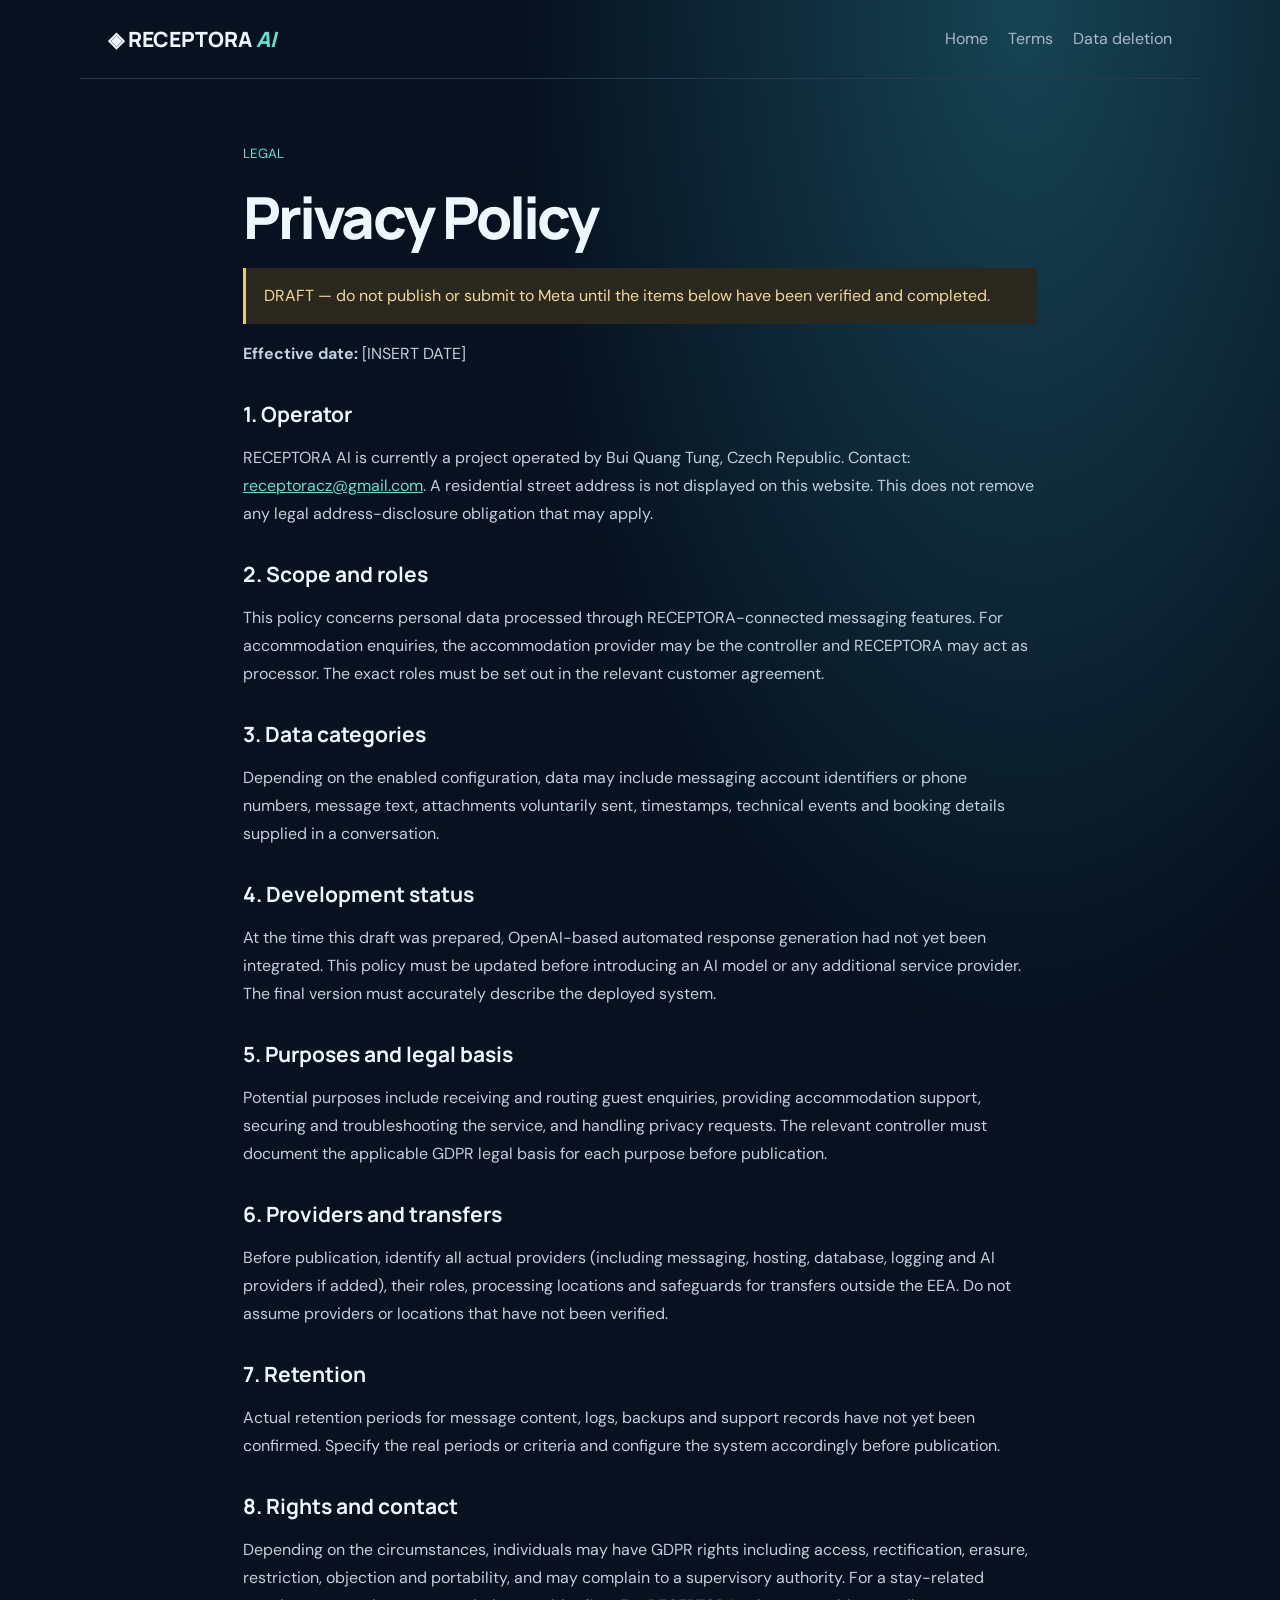
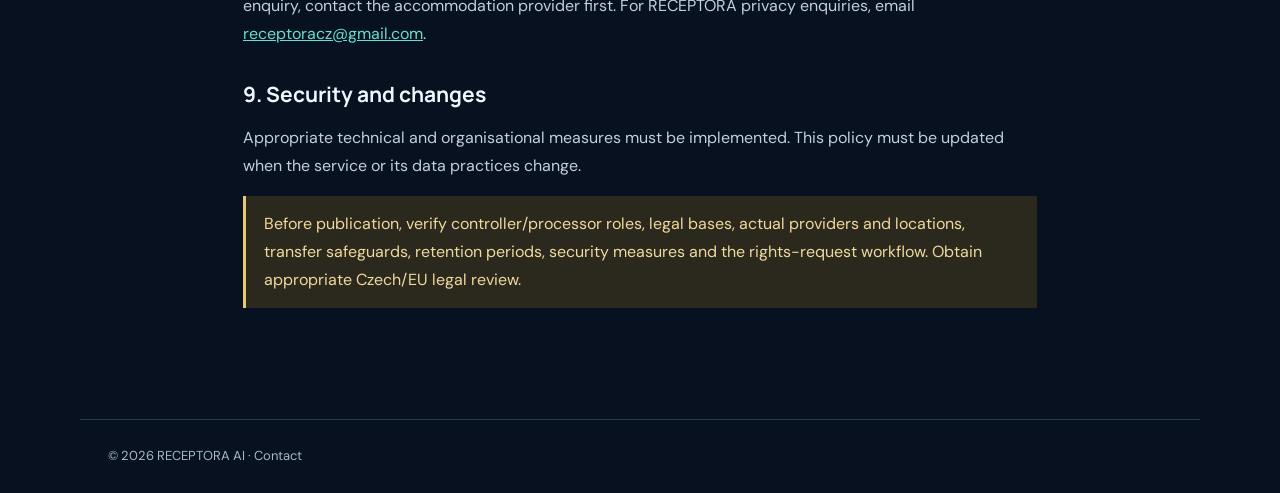
==== privacy.html @ 26a06aff "Add files via upload" ====
<!doctype html><html lang="en"><head><meta charset="utf-8"><meta name="viewport" content="width=device-width,initial-scale=1"><title>Privacy Policy — RECEPTORA AI</title><link rel="stylesheet" href="style.css"></head><body><header><a class="brand" href="index.html">◈ RECEPTORA <em>AI</em></a><nav><a href="index.html">Home</a><a href="terms.html">Terms</a><a href="data-deletion.html">Data deletion</a></nav></header><main class="content"><small>LEGAL</small><h1>Privacy Policy</h1><p class="warning">DRAFT — do not publish or submit to Meta until the items below have been verified and completed.</p><p><b>Effective date:</b> [INSERT DATE]</p><h2>1. Operator</h2><p>RECEPTORA AI is currently a project operated by Bui Quang Tung, Czech Republic. Contact: <a href="mailto:receptoracz@gmail.com">receptoracz@gmail.com</a>. A residential street address is not displayed on this website. This does not remove any legal address-disclosure obligation that may apply.</p><h2>2. Scope and roles</h2><p>This policy concerns personal data processed through RECEPTORA-connected messaging features. For accommodation enquiries, the accommodation provider may be the controller and RECEPTORA may act as processor. The exact roles must be set out in the relevant customer agreement.</p><h2>3. Data categories</h2><p>Depending on the enabled configuration, data may include messaging account identifiers or phone numbers, message text, attachments voluntarily sent, timestamps, technical events and booking details supplied in a conversation.</p><h2>4. Development status</h2><p>At the time this draft was prepared, OpenAI-based automated response generation had not yet been integrated. This policy must be updated before introducing an AI model or any additional service provider. The final version must accurately describe the deployed system.</p><h2>5. Purposes and legal basis</h2><p>Potential purposes include receiving and routing guest enquiries, providing accommodation support, securing and troubleshooting the service, and handling privacy requests. The relevant controller must document the applicable GDPR legal basis for each purpose before publication.</p><h2>6. Providers and transfers</h2><p>Before publication, identify all actual providers (including messaging, hosting, database, logging and AI providers if added), their roles, processing locations and safeguards for transfers outside the EEA. Do not assume providers or locations that have not been verified.</p><h2>7. Retention</h2><p>Actual retention periods for message content, logs, backups and support records have not yet been confirmed. Specify the real periods or criteria and configure the system accordingly before publication.</p><h2>8. Rights and contact</h2><p>Depending on the circumstances, individuals may have GDPR rights including access, rectification, erasure, restriction, objection and portability, and may complain to a supervisory authority. For a stay-related enquiry, contact the accommodation provider first. For RECEPTORA privacy enquiries, email <a href="mailto:receptoracz@gmail.com">receptoracz@gmail.com</a>.</p><h2>9. Security and changes</h2><p>Appropriate technical and organisational measures must be implemented. This policy must be updated when the service or its data practices change.</p><p class="warning">Before publication, verify controller/processor roles, legal bases, actual providers and locations, transfer safeguards, retention periods, security measures and the rights-request workflow. Obtain appropriate Czech/EU legal review.</p></main><footer>© 2026 RECEPTORA AI · <a href="mailto:receptoracz@gmail.com">Contact</a></footer></body></html>
---- style.css ----
@import url('https://fonts.googleapis.com/css2?family=DM+Sans:wght@400;500;700&family=Manrope:wght@600;700;800&display=swap');:root{--bg:#07111f;--panel:#102136;--text:#eef6ff;--muted:#a8b8ca;--cyan:#65e0d0;--line:#263a50}*{box-sizing:border-box}body{margin:0;background:radial-gradient(ellipse at 80% 0%,#164454 0,transparent 35%),var(--bg);color:var(--text);font:16px/1.75 'DM Sans',sans-serif}header{max-width:1120px;margin:auto;padding:25px 28px;border-bottom:1px solid var(--line);display:flex;justify-content:space-between;gap:20px;align-items:center}.brand{font:800 21px Manrope;color:var(--text);text-decoration:none}.brand em,small{color:var(--cyan)}nav{display:flex;gap:20px;flex-wrap:wrap}a{color:var(--cyan)}nav a,footer a{color:var(--muted);text-decoration:none}.hero,.content{max-width:1040px;margin:auto;padding:95px 28px}.hero h1,.content h1{font:800 clamp(48px,8vw,88px)/1.05 Manrope;letter-spacing:-.05em;margin:20px 0}.hero h1 em{color:var(--cyan);font-style:normal}.hero>p{max-width:650px;color:var(--muted);font-size:20px}.btn{display:inline-block;background:var(--cyan);color:#07111f;padding:12px 22px;border-radius:8px;text-decoration:none;font-weight:700;margin:20px 0 55px}.hero section{display:grid;grid-template-columns:repeat(3,1fr);gap:16px}.hero article{background:var(--panel);border:1px solid var(--line);padding:22px;border-radius:14px}.hero article p,.content p{color:#c2cfdd}.content{max-width:850px;padding-top:60px}.content h1{font-size:58px}.content h2{font:700 21px Manrope;margin:32px 0 5px}.warning{background:#2b281d;border-left:3px solid #e7c875;padding:14px 18px;color:#f0d99d!important}.content a{word-break:break-word}footer{max-width:1120px;margin:auto;padding:25px 28px;border-top:1px solid var(--line);color:var(--muted);font-size:13px}@media(max-width:700px){header{align-items:flex-start;flex-direction:column}.hero,.content{padding:55px 22px}.hero section{grid-template-columns:1fr}.content h1{font-size:43px}}
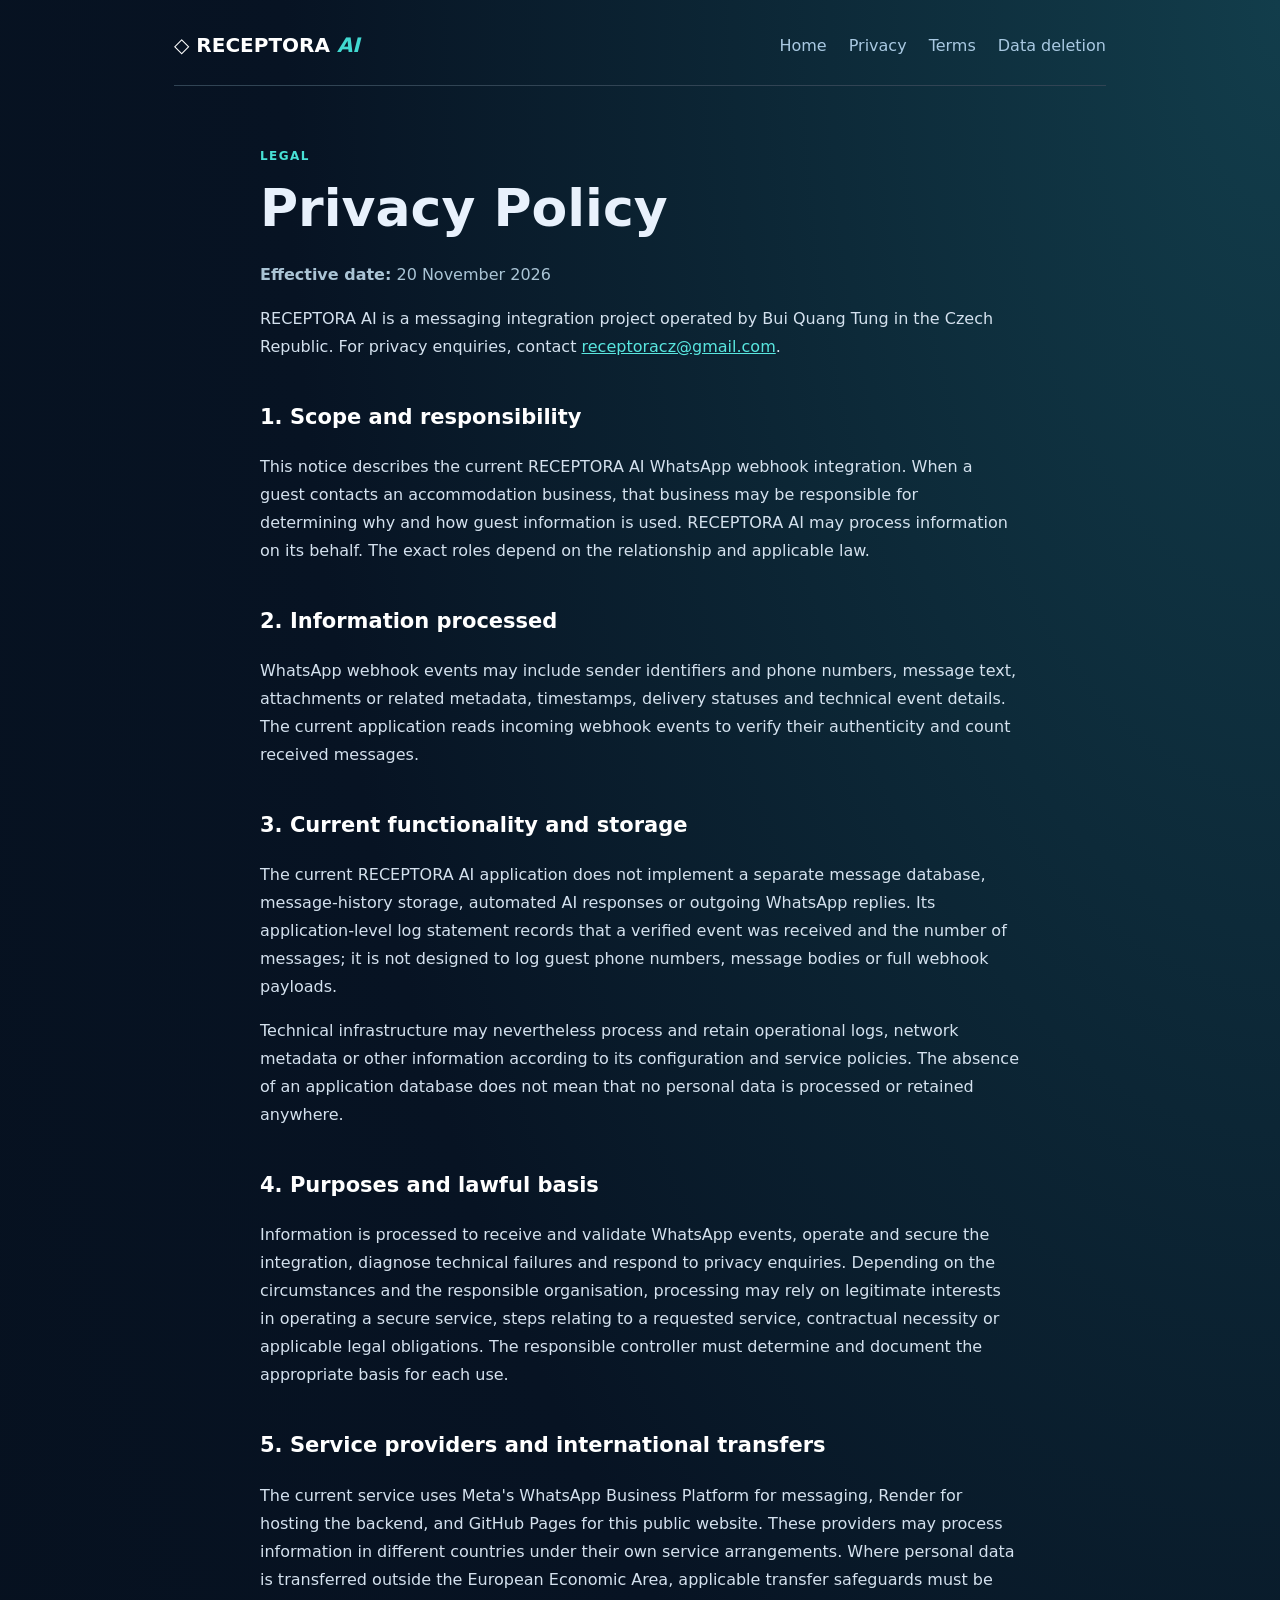
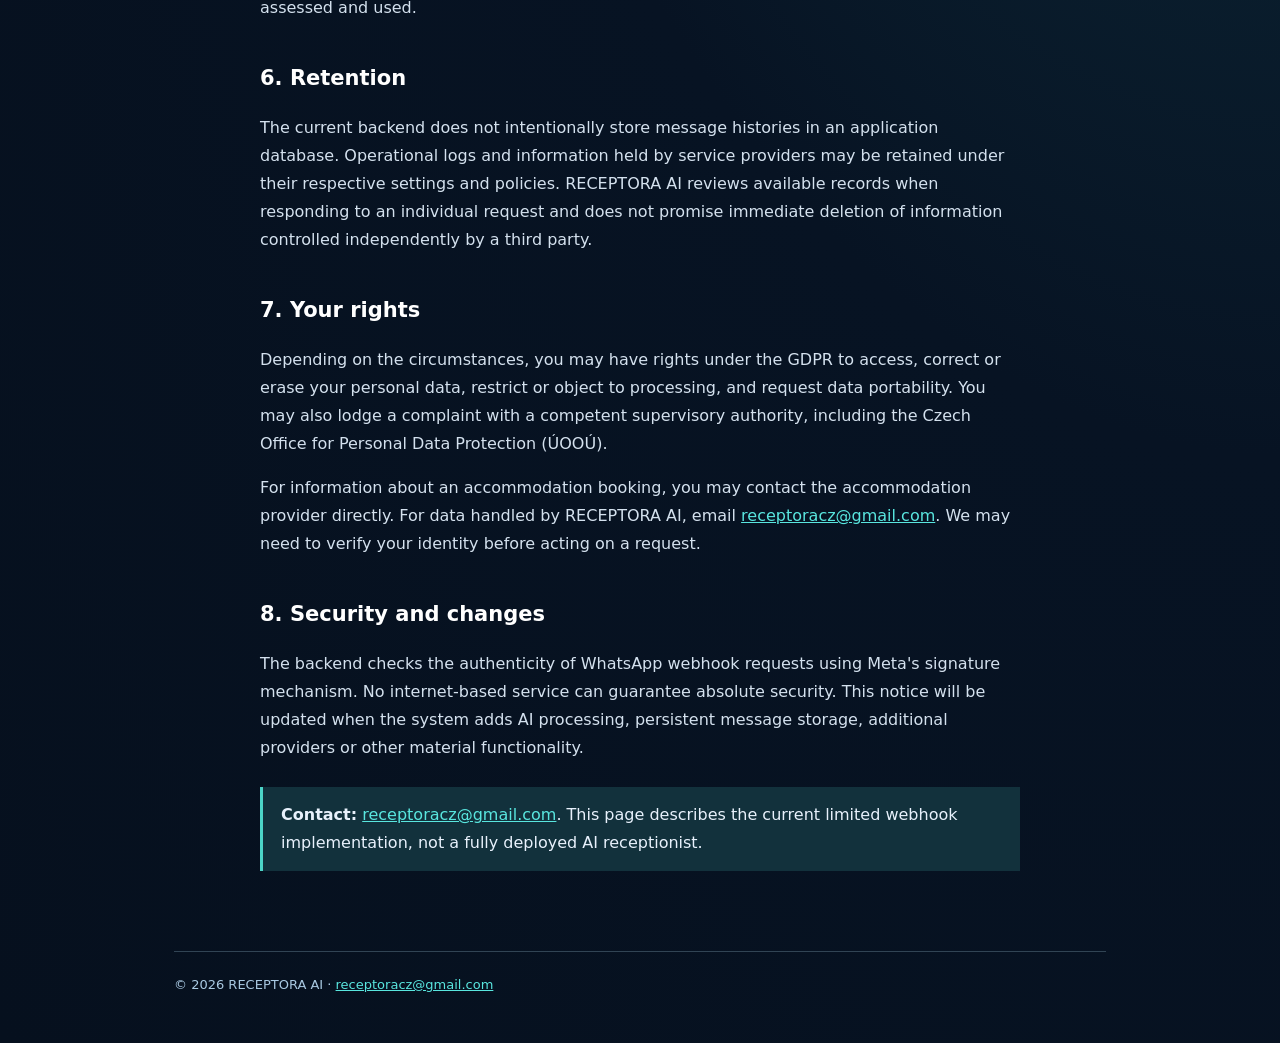
==== commit dabc5d2c: "Add files via upload" ====
--- a/privacy.html
+++ b/privacy.html
@@ -1 +1 @@
-<!doctype html><html lang="en"><head><meta charset="utf-8"><meta name="viewport" content="width=device-width,initial-scale=1"><title>Privacy Policy — RECEPTORA AI</title><link rel="stylesheet" href="style.css"></head><body><header><a class="brand" href="index.html">◈ RECEPTORA <em>AI</em></a><nav><a href="index.html">Home</a><a href="terms.html">Terms</a><a href="data-deletion.html">Data deletion</a></nav></header><main class="content"><small>LEGAL</small><h1>Privacy Policy</h1><p class="warning">DRAFT — do not publish or submit to Meta until the items below have been verified and completed.</p><p><b>Effective date:</b> [INSERT DATE]</p><h2>1. Operator</h2><p>RECEPTORA AI is currently a project operated by Bui Quang Tung, Czech Republic. Contact: <a href="mailto:receptoracz@gmail.com">receptoracz@gmail.com</a>. A residential street address is not displayed on this website. This does not remove any legal address-disclosure obligation that may apply.</p><h2>2. Scope and roles</h2><p>This policy concerns personal data processed through RECEPTORA-connected messaging features. For accommodation enquiries, the accommodation provider may be the controller and RECEPTORA may act as processor. The exact roles must be set out in the relevant customer agreement.</p><h2>3. Data categories</h2><p>Depending on the enabled configuration, data may include messaging account identifiers or phone numbers, message text, attachments voluntarily sent, timestamps, technical events and booking details supplied in a conversation.</p><h2>4. Development status</h2><p>At the time this draft was prepared, OpenAI-based automated response generation had not yet been integrated. This policy must be updated before introducing an AI model or any additional service provider. The final version must accurately describe the deployed system.</p><h2>5. Purposes and legal basis</h2><p>Potential purposes include receiving and routing guest enquiries, providing accommodation support, securing and troubleshooting the service, and handling privacy requests. The relevant controller must document the applicable GDPR legal basis for each purpose before publication.</p><h2>6. Providers and transfers</h2><p>Before publication, identify all actual providers (including messaging, hosting, database, logging and AI providers if added), their roles, processing locations and safeguards for transfers outside the EEA. Do not assume providers or locations that have not been verified.</p><h2>7. Retention</h2><p>Actual retention periods for message content, logs, backups and support records have not yet been confirmed. Specify the real periods or criteria and configure the system accordingly before publication.</p><h2>8. Rights and contact</h2><p>Depending on the circumstances, individuals may have GDPR rights including access, rectification, erasure, restriction, objection and portability, and may complain to a supervisory authority. For a stay-related enquiry, contact the accommodation provider first. For RECEPTORA privacy enquiries, email <a href="mailto:receptoracz@gmail.com">receptoracz@gmail.com</a>.</p><h2>9. Security and changes</h2><p>Appropriate technical and organisational measures must be implemented. This policy must be updated when the service or its data practices change.</p><p class="warning">Before publication, verify controller/processor roles, legal bases, actual providers and locations, transfer safeguards, retention periods, security measures and the rights-request workflow. Obtain appropriate Czech/EU legal review.</p></main><footer>© 2026 RECEPTORA AI · <a href="mailto:receptoracz@gmail.com">Contact</a></footer></body></html>+<!doctype html><html lang="en"><head><meta charset="utf-8"><meta name="viewport" content="width=device-width,initial-scale=1"><meta name="description" content="Privacy Policy for RECEPTORA AI"><title>Privacy Policy — RECEPTORA AI</title><style>:root{color-scheme:dark}*{box-sizing:border-box}body{margin:0;font:16px/1.75 system-ui,-apple-system,Segoe UI,sans-serif;color:#e8f1fc;background:radial-gradient(ellipse at 100% 0%,#123d4b 0%,#071323 55%,#06101e 100%)}.wrap{max-width:980px;margin:auto;padding:24px}header{display:flex;align-items:center;justify-content:space-between;border-bottom:1px solid #314454;padding:4px 0 22px;gap:15px;flex-wrap:wrap}.brand{font-size:20px;font-weight:800;color:white;text-decoration:none}.brand em{font-style:italic;color:#41d8d0}nav{display:flex;gap:22px;flex-wrap:wrap}a{color:#59e6df}nav a{color:#a9c9e2;text-decoration:none}main{max-width:760px;margin:60px auto 80px}.eyebrow{font-size:12px;letter-spacing:.12em;color:#48e1d6;font-weight:700}h1{font-size:clamp(34px,5vw,52px);line-height:1.15;margin:12px 0 22px}h2{font-size:21px;margin-top:38px;color:#fff}p,li{color:#d4e1ee}ul,ol{padding-left:24px}.meta{color:#aac4d5}.notice{border-left:3px solid #4cd4c7;background:#12313c;padding:14px 18px;margin:25px 0}footer{border-top:1px solid #314454;padding:22px 0;color:#a9c9e2;font-size:13px}@media(max-width:600px){main{margin:36px auto 60px}.wrap{padding:18px}}</style></head><body><div class="wrap"><header><a class="brand" href="index.html">◇ RECEPTORA <em>AI</em></a><nav><a href="index.html">Home</a><a href="privacy.html">Privacy</a><a href="terms.html">Terms</a><a href="data-deletion.html">Data deletion</a></nav></header><main><div class="eyebrow">LEGAL</div><h1>Privacy Policy</h1><p class="meta"><strong>Effective date:</strong> 20 November 2026</p><p>RECEPTORA AI is a messaging integration project operated by Bui Quang Tung in the Czech Republic. For privacy enquiries, contact <a href="mailto:receptoracz@gmail.com">receptoracz@gmail.com</a>.</p><h2>1. Scope and responsibility</h2><p>This notice describes the current RECEPTORA AI WhatsApp webhook integration. When a guest contacts an accommodation business, that business may be responsible for determining why and how guest information is used. RECEPTORA AI may process information on its behalf. The exact roles depend on the relationship and applicable law.</p><h2>2. Information processed</h2><p>WhatsApp webhook events may include sender identifiers and phone numbers, message text, attachments or related metadata, timestamps, delivery statuses and technical event details. The current application reads incoming webhook events to verify their authenticity and count received messages.</p><h2>3. Current functionality and storage</h2><p>The current RECEPTORA AI application does not implement a separate message database, message-history storage, automated AI responses or outgoing WhatsApp replies. Its application-level log statement records that a verified event was received and the number of messages; it is not designed to log guest phone numbers, message bodies or full webhook payloads.</p><p>Technical infrastructure may nevertheless process and retain operational logs, network metadata or other information according to its configuration and service policies. The absence of an application database does not mean that no personal data is processed or retained anywhere.</p><h2>4. Purposes and lawful basis</h2><p>Information is processed to receive and validate WhatsApp events, operate and secure the integration, diagnose technical failures and respond to privacy enquiries. Depending on the circumstances and the responsible organisation, processing may rely on legitimate interests in operating a secure service, steps relating to a requested service, contractual necessity or applicable legal obligations. The responsible controller must determine and document the appropriate basis for each use.</p><h2>5. Service providers and international transfers</h2><p>The current service uses Meta's WhatsApp Business Platform for messaging, Render for hosting the backend, and GitHub Pages for this public website. These providers may process information in different countries under their own service arrangements. Where personal data is transferred outside the European Economic Area, applicable transfer safeguards must be assessed and used.</p><h2>6. Retention</h2><p>The current backend does not intentionally store message histories in an application database. Operational logs and information held by service providers may be retained under their respective settings and policies. RECEPTORA AI reviews available records when responding to an individual request and does not promise immediate deletion of information controlled independently by a third party.</p><h2>7. Your rights</h2><p>Depending on the circumstances, you may have rights under the GDPR to access, correct or erase your personal data, restrict or object to processing, and request data portability. You may also lodge a complaint with a competent supervisory authority, including the Czech Office for Personal Data Protection (ÚOOÚ).</p><p>For information about an accommodation booking, you may contact the accommodation provider directly. For data handled by RECEPTORA AI, email <a href="mailto:receptoracz@gmail.com">receptoracz@gmail.com</a>. We may need to verify your identity before acting on a request.</p><h2>8. Security and changes</h2><p>The backend checks the authenticity of WhatsApp webhook requests using Meta's signature mechanism. No internet-based service can guarantee absolute security. This notice will be updated when the system adds AI processing, persistent message storage, additional providers or other material functionality.</p><div class="notice"><strong>Contact:</strong> <a href="mailto:receptoracz@gmail.com">receptoracz@gmail.com</a>. This page describes the current limited webhook implementation, not a fully deployed AI receptionist.</div></main><footer>© 2026 RECEPTORA AI · <a href="mailto:receptoracz@gmail.com">receptoracz@gmail.com</a></footer></div></body></html>
